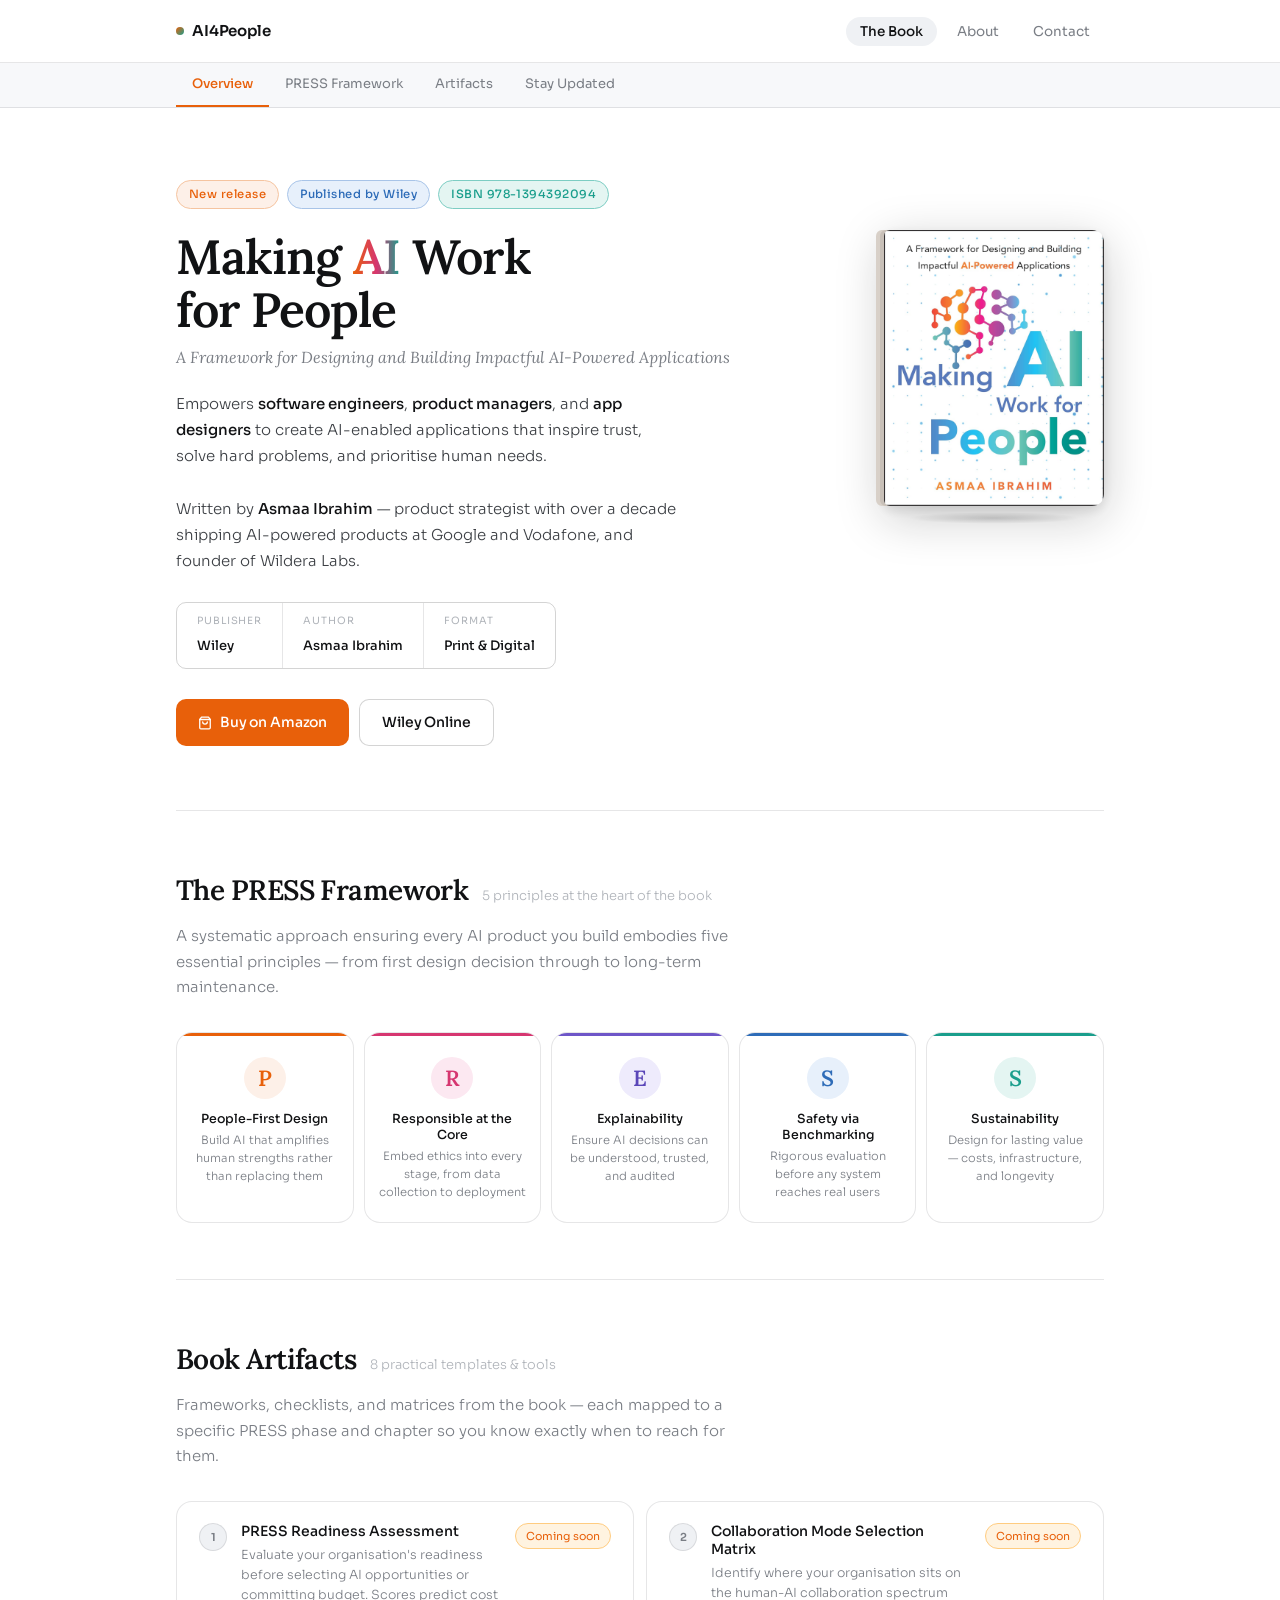
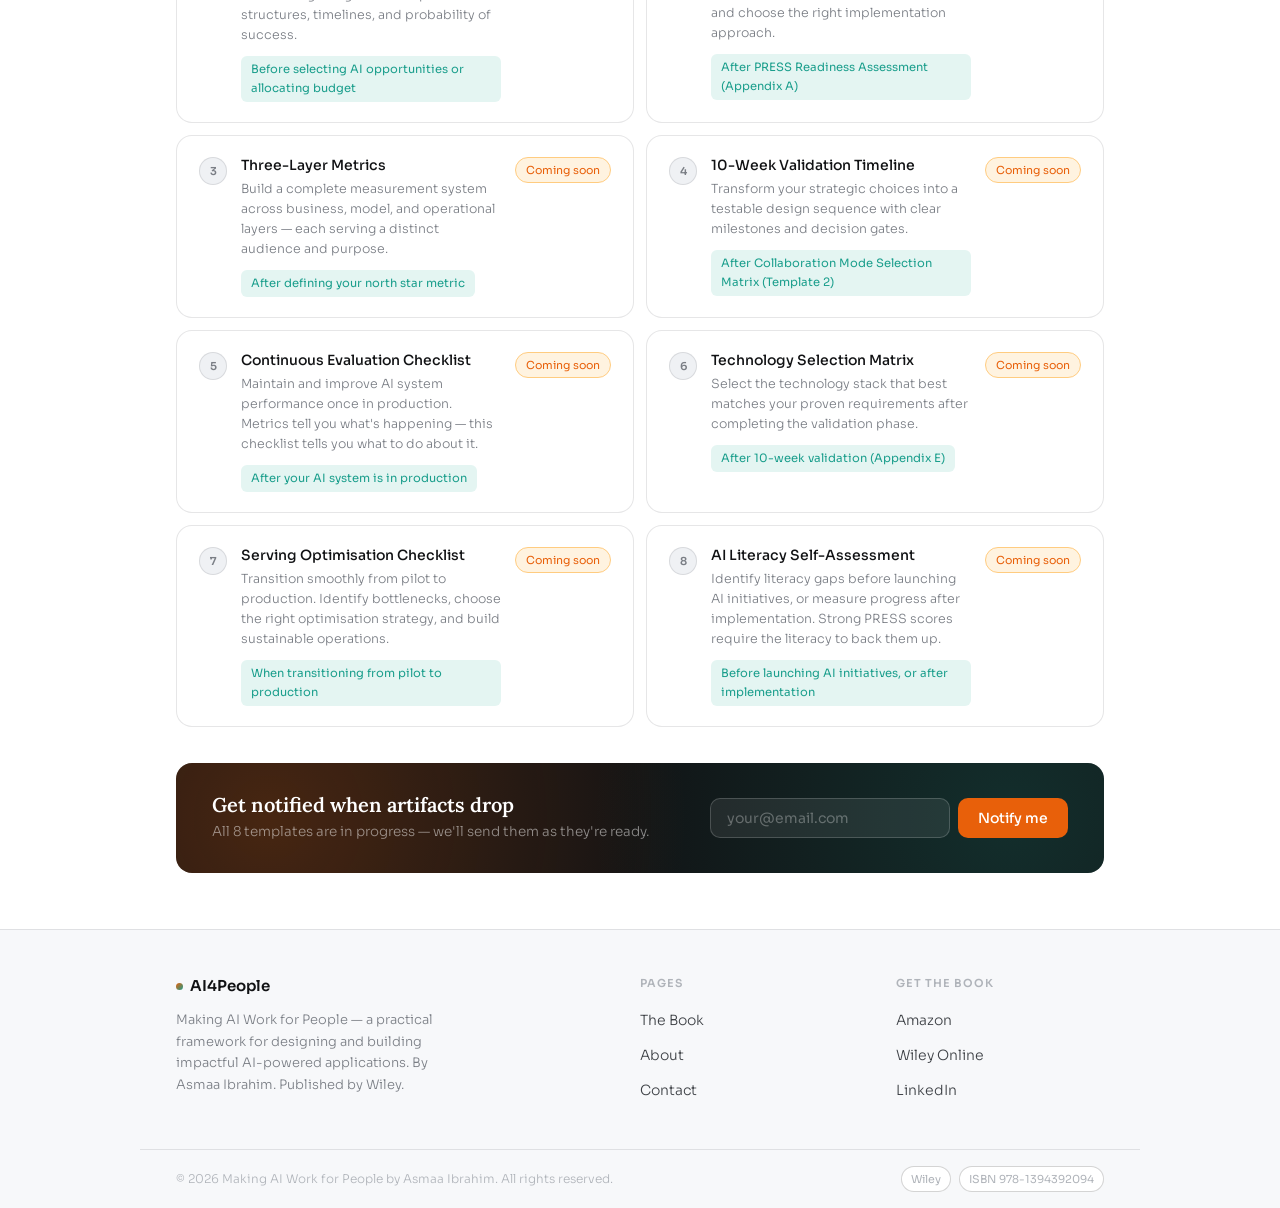
==== artifacts.html @ f43b421f "Reduce book cover size from 260px to 220px width https://claude.ai/code/session_01W38r7WuHCBKvJutzAJ" ====
<!DOCTYPE html>
<html lang="en">
<head>
<meta charset="UTF-8">
<meta name="viewport" content="width=device-width, initial-scale=1.0">
<title>The Book & Artifacts – Making AI Work for People | Asmaa Ibrahim</title>
<link rel="preconnect" href="https://fonts.googleapis.com">
<link rel="preconnect" href="https://fonts.gstatic.com" crossorigin>
<link href="https://fonts.googleapis.com/css2?family=Sora:wght@300;400;500;600&family=Lora:ital,wght@0,400;0,600;1,400&display=swap" rel="stylesheet">
<style>
*, *::before, *::after { box-sizing: border-box; margin: 0; padding: 0; }
:root {
  --orange:       #E8600A;
  --orange-light: #FDF0E8;
  --orange-mid:   #F5C4A0;
  --pink:         #D63670;
  --pink-light:   #FCE8F1;
  --blue:         #2E6CB8;
  --blue-light:   #E7F0FB;
  --blue-mid:     #A8C4E8;
  --teal:         #1A9E8C;
  --teal-light:   #E4F5F2;
  --teal-mid:     #7DCDC3;
  --ink:          #111214;
  --ink-2:        #3D4045;
  --ink-3:        #7A7E85;
  --ink-4:        #B0B4BA;
  --surface:      #FFFFFF;
  --surface-2:    #F7F8FA;
  --surface-3:    #EFF1F4;
  --border:       rgba(17,18,20,0.10);
  --border-md:    rgba(17,18,20,0.18);
  --serif:  'Lora', Georgia, serif;
  --sans:   'Sora', system-ui, sans-serif;
  --radius: 10px;
  --radius-lg: 16px;
  --max: 1000px;
}
html { scroll-behavior: smooth; }
body { font-family: var(--sans); background: var(--surface); color: var(--ink); font-size: 16px; line-height: 1.65; -webkit-font-smoothing: antialiased; }
/* NAV */
nav { position: sticky; top: 0; z-index: 100; background: rgba(255,255,255,0.94); backdrop-filter: blur(14px); border-bottom: 1px solid var(--border); }
.nav-inner { max-width: var(--max); margin: 0 auto; padding: 0 36px; height: 62px; display: flex; align-items: center; justify-content: space-between; }
.nav-logo { font-family: var(--sans); font-size: 15px; font-weight: 600; color: var(--ink); text-decoration: none; letter-spacing: -0.01em; display: flex; align-items: center; gap: 8px; }
.nav-logo-dot { width: 8px; height: 8px; border-radius: 50%; background: linear-gradient(135deg, var(--orange), var(--teal)); }
.nav-links { display: flex; gap: 6px; list-style: none; }
.nav-links a { font-size: 13.5px; font-weight: 400; color: var(--ink-3); text-decoration: none; padding: 6px 14px; border-radius: 20px; transition: color 0.15s, background 0.15s; }
.nav-links a:hover { color: var(--ink); background: var(--surface-2); }
.nav-links a.active { color: var(--ink); background: var(--surface-3); font-weight: 500; }
/* JUMP NAV */
.jump-nav { border-bottom: 1px solid var(--border); background: var(--surface-2); position: sticky; top: 62px; z-index: 90; }
.jump-inner { max-width: var(--max); margin: 0 auto; padding: 0 36px; display: flex; height: 44px; align-items: center; gap: 0; overflow-x: auto; }
.jump-link { font-size: 13px; color: var(--ink-3); text-decoration: none; padding: 0 16px; height: 100%; display: flex; align-items: center; border-bottom: 2px solid transparent; white-space: nowrap; transition: color 0.15s, border-color 0.15s; }
.jump-link:hover { color: var(--ink); }
.jump-link.active { color: var(--orange); border-bottom-color: var(--orange); font-weight: 500; }
/* HERO */
.hero { max-width: var(--max); margin: 0 auto; padding: 72px 36px 64px; display: grid; grid-template-columns: 1fr 220px; gap: 48px; align-items: start; }
.hero-tag-row { display: flex; gap: 8px; margin-bottom: 22px; flex-wrap: wrap; }
.chip { display: inline-flex; align-items: center; gap: 5px; font-size: 11.5px; font-weight: 500; letter-spacing: 0.04em; padding: 4px 12px; border-radius: 20px; border: 1px solid; }
.chip-orange { background: var(--orange-light); color: var(--orange); border-color: var(--orange-mid); }
.chip-teal   { background: var(--teal-light);   color: var(--teal);   border-color: var(--teal-mid); }
.chip-blue   { background: var(--blue-light);   color: var(--blue);   border-color: var(--blue-mid); }
.hero h1 { font-family: var(--serif); font-size: clamp(32px, 4.2vw, 48px); font-weight: 600; line-height: 1.1; letter-spacing: -0.02em; color: var(--ink); margin-bottom: 8px; }
.hero h1 em { font-style: normal; background: linear-gradient(90deg, var(--orange) 0%, var(--pink) 50%, var(--teal) 100%); -webkit-background-clip: text; -webkit-text-fill-color: transparent; background-clip: text; }
.hero-sub { font-family: var(--serif); font-size: 16px; font-style: italic; color: var(--ink-3); margin-bottom: 22px; line-height: 1.5; }
.hero-desc { font-size: 15px; color: var(--ink-2); line-height: 1.75; max-width: 500px; margin-bottom: 28px; font-weight: 300; }
.hero-desc strong { font-weight: 500; color: var(--ink); }
.meta-strip { display: flex; gap: 0; margin-bottom: 30px; border: 1px solid var(--border-md); border-radius: var(--radius); overflow: hidden; width: fit-content; }
.meta-cell { padding: 10px 20px; border-right: 1px solid var(--border); }
.meta-cell:last-child { border-right: none; }
.meta-label { font-size: 10px; text-transform: uppercase; letter-spacing: 0.09em; color: var(--ink-4); display: block; margin-bottom: 2px; }
.meta-value { font-size: 13px; font-weight: 500; color: var(--ink); }
.cta-row { display: flex; gap: 10px; flex-wrap: wrap; }
.btn { display: inline-flex; align-items: center; gap: 8px; padding: 11px 22px; border-radius: var(--radius); font-size: 14px; font-weight: 500; font-family: var(--sans); text-decoration: none; cursor: pointer; border: none; transition: all 0.18s; letter-spacing: -0.01em; }
.btn-primary { background: var(--orange); color: #fff; }
.btn-primary:hover { background: #d05508; transform: translateY(-1px); box-shadow: 0 4px 16px rgba(232,96,10,0.3); }
.btn-secondary { background: var(--surface); color: var(--ink); border: 1px solid var(--border-md); }
.btn-secondary:hover { background: var(--surface-2); transform: translateY(-1px); }
/* BOOK COVER */
.book-wrap { padding-top: 50px; }
.book-3d { width: 100%; border-radius: 6px 12px 12px 6px; overflow: hidden; box-shadow: -4px 0 0 0 #c8c0b8, -8px 0 0 0 #d8d0c8, 0 12px 48px rgba(17,18,20,0.22), 0 4px 12px rgba(17,18,20,0.10); position: relative; }
.book-3d img { width: 100%; height: auto; display: block; }
.book-shadow { width: 80%; height: 12px; background: radial-gradient(ellipse, rgba(17,18,20,0.18) 0%, transparent 70%); margin: 6px auto 0; }
/* DIVIDER */
.divider { border: none; border-top: 1px solid var(--border); max-width: calc(var(--max) - 72px); margin: 0 auto; }
/* SECTION */
.section { max-width: var(--max); margin: 0 auto; padding: 0 36px; }
.section-head { padding-top: 56px; margin-bottom: 10px; display: flex; align-items: baseline; gap: 14px; }
.section-title { font-family: var(--serif); font-size: 28px; font-weight: 600; letter-spacing: -0.02em; color: var(--ink); }
.section-kicker { font-size: 13px; color: var(--ink-4); font-weight: 300; }
.section-intro { font-size: 15px; color: var(--ink-3); line-height: 1.7; max-width: 580px; margin-bottom: 32px; font-weight: 300; }
/* PRESS */
.press-grid { display: grid; grid-template-columns: repeat(5, 1fr); gap: 10px; margin-bottom: 56px; }
.press-card { border: 1px solid var(--border); border-radius: var(--radius-lg); padding: 24px 14px 20px; text-align: center; background: var(--surface); transition: border-color 0.2s, transform 0.2s, box-shadow 0.2s; cursor: default; position: relative; overflow: hidden; }
.press-card::before { content: ''; position: absolute; top: 0; left: 0; right: 0; height: 3px; border-radius: 99px 99px 0 0; }
.press-card.c1::before { background: var(--orange); }
.press-card.c2::before { background: var(--pink); }
.press-card.c3::before { background: #6E56C8; }
.press-card.c4::before { background: var(--blue); }
.press-card.c5::before { background: var(--teal); }
.press-card:hover { border-color: var(--border-md); transform: translateY(-3px); box-shadow: 0 8px 24px rgba(17,18,20,0.08); }
.press-icon { width: 42px; height: 42px; border-radius: 50%; display: flex; align-items: center; justify-content: center; margin: 0 auto 12px; font-family: var(--serif); font-size: 22px; font-weight: 600; }
.press-card.c1 .press-icon { background: var(--orange-light); color: var(--orange); }
.press-card.c2 .press-icon { background: var(--pink-light);   color: var(--pink); }
.press-card.c3 .press-icon { background: #EEEBFC; color: #5A46B8; }
.press-card.c4 .press-icon { background: var(--blue-light);  color: var(--blue); }
.press-card.c5 .press-icon { background: var(--teal-light);  color: var(--teal); }
.press-name { font-size: 12.5px; font-weight: 500; color: var(--ink); margin-bottom: 5px; line-height: 1.3; }
.press-desc { font-size: 11.5px; color: var(--ink-3); line-height: 1.55; font-weight: 300; }
/* ARTIFACTS */
.artifacts-grid { display: grid; grid-template-columns: 1fr 1fr; gap: 12px; margin-bottom: 36px; }
.artifact-card { background: var(--surface); border: 1px solid var(--border); border-radius: var(--radius-lg); padding: 20px 22px; display: flex; gap: 14px; align-items: flex-start; transition: border-color 0.2s, box-shadow 0.2s; }
.artifact-card:hover { border-color: var(--border-md); box-shadow: 0 4px 16px rgba(17,18,20,0.07); }
.artifact-num { width: 28px; height: 28px; border-radius: 50%; background: var(--surface-3); border: 1px solid var(--border); display: flex; align-items: center; justify-content: center; font-size: 11px; font-weight: 600; color: var(--ink-3); flex-shrink: 0; margin-top: 1px; }
.artifact-body { flex: 1; min-width: 0; }
.artifact-title { font-size: 14px; font-weight: 500; color: var(--ink); margin-bottom: 5px; line-height: 1.3; }
.artifact-desc { font-size: 12.5px; color: var(--ink-3); line-height: 1.6; margin-bottom: 10px; font-weight: 300; }
.artifact-when { display: inline-flex; align-items: center; gap: 5px; font-size: 11.5px; color: var(--teal); background: var(--teal-light); padding: 4px 10px; border-radius: 6px; font-weight: 400; }
.artifact-badge { font-size: 11px; padding: 3px 10px; border-radius: 20px; background: #FFF3E0; color: #E8600A; border: 1px solid #FFCC80; flex-shrink: 0; white-space: nowrap; height: fit-content; margin-top: 1px; }
/* NOTIFY BAR */
.notify-bar { border-radius: var(--radius-lg); padding: 30px 36px; margin-bottom: 56px; display: flex; align-items: center; gap: 24px; flex-wrap: wrap; position: relative; overflow: hidden; background: var(--ink); }
.notify-bar::before { content: ''; position: absolute; inset: 0; background: radial-gradient(circle at 10% 50%, rgba(232,96,10,0.25) 0%, transparent 50%), radial-gradient(circle at 90% 50%, rgba(26,158,140,0.2) 0%, transparent 50%); pointer-events: none; }
.notify-text { flex: 1; min-width: 200px; position: relative; }
.notify-title { font-family: var(--serif); font-size: 20px; font-weight: 600; color: #fff; margin-bottom: 4px; line-height: 1.2; }
.notify-sub { font-size: 13.5px; color: rgba(255,255,255,0.5); font-weight: 300; }
.notify-form { display: flex; gap: 8px; flex-wrap: wrap; position: relative; }
.notify-input { padding: 10px 16px; border-radius: var(--radius); border: 1px solid rgba(255,255,255,0.18); background: rgba(255,255,255,0.08); color: #fff; font-size: 14px; font-family: var(--sans); outline: none; width: 240px; transition: border-color 0.2s, background 0.2s; }
.notify-input::placeholder { color: rgba(255,255,255,0.3); }
.notify-input:focus { border-color: rgba(232,96,10,0.6); background: rgba(255,255,255,0.12); }
.btn-notify { padding: 10px 20px; background: var(--orange); color: #fff; border: none; border-radius: var(--radius); font-size: 14px; font-weight: 500; font-family: var(--sans); cursor: pointer; transition: background 0.18s, transform 0.15s; white-space: nowrap; }
.btn-notify:hover { background: #d05508; transform: translateY(-1px); }
/* FOOTER */
footer { border-top: 1px solid var(--border); background: var(--surface-2); }
.footer-inner { max-width: var(--max); margin: 0 auto; padding: 44px 36px 36px; display: grid; grid-template-columns: 2fr 1fr 1fr; gap: 48px; }
.footer-logo { font-size: 15px; font-weight: 600; color: var(--ink); margin-bottom: 10px; display: flex; align-items: center; gap: 7px; }
.footer-logo-dot { width: 7px; height: 7px; border-radius: 50%; background: linear-gradient(135deg, var(--orange), var(--teal)); }
.footer-tagline { font-size: 13px; color: var(--ink-3); line-height: 1.65; max-width: 280px; font-weight: 300; }
.footer-col-title { font-size: 11px; font-weight: 600; text-transform: uppercase; letter-spacing: 0.09em; color: var(--ink-4); margin-bottom: 14px; }
.footer-links { list-style: none; }
.footer-links li { margin-bottom: 9px; }
.footer-links a { font-size: 14px; color: var(--ink-2); text-decoration: none; font-weight: 300; transition: color 0.15s; }
.footer-links a:hover { color: var(--orange); }
.footer-bottom { max-width: var(--max); margin: 0 auto; padding: 16px 36px; border-top: 1px solid var(--border); display: flex; align-items: center; justify-content: space-between; flex-wrap: wrap; gap: 8px; }
.footer-copy { font-size: 12px; color: var(--ink-4); font-weight: 300; }
.footer-badges { display: flex; gap: 8px; }
.footer-badge { font-size: 11px; padding: 3px 9px; border-radius: 20px; border: 1px solid var(--border-md); color: var(--ink-4); background: var(--surface); }
/* ANIMATIONS */
@keyframes fadeUp { from { opacity: 0; transform: translateY(18px); } to { opacity: 1; transform: translateY(0); } }
.hero-text  { animation: fadeUp 0.5s ease both; }
.book-wrap  { animation: fadeUp 0.5s ease 0.1s both; }
.press-card { animation: fadeUp 0.4s ease both; }
.press-card:nth-child(1) { animation-delay: 0.05s; }
.press-card:nth-child(2) { animation-delay: 0.10s; }
.press-card:nth-child(3) { animation-delay: 0.15s; }
.press-card:nth-child(4) { animation-delay: 0.20s; }
.press-card:nth-child(5) { animation-delay: 0.25s; }
/* RESPONSIVE */
@media (max-width: 760px) {
  .hero { grid-template-columns: 1fr; padding: 44px 20px 36px; gap: 32px; }
  .book-wrap { order: -1; max-width: 160px; }
  .section { padding: 0 20px; }
  .divider { max-width: calc(100% - 40px); }
  .press-grid { grid-template-columns: repeat(3, 1fr); }
  .artifacts-grid { grid-template-columns: 1fr; }
  .footer-inner { grid-template-columns: 1fr; padding: 32px 20px; gap: 28px; }
  .footer-bottom { padding: 14px 20px; }
  .nav-inner { padding: 0 20px; }
  .jump-inner { padding: 0 20px; }
  .notify-bar { padding: 24px 20px; }
  .meta-strip { flex-wrap: wrap; }
}
</style>
</head>
<body>
<!-- NAV -->
<nav>
  <div class="nav-inner">
    <a href="artifacts.html" class="nav-logo">
      <span class="nav-logo-dot"></span>
      AI4People
    </a>
    <ul class="nav-links">
      <li><a href="artifacts.html" class="active">The Book</a></li>
      <li><a href="author.html">About</a></li>
      <li><a href="contact.html">Contact</a></li>
    </ul>
  </div>
</nav>
<!-- JUMP NAV -->
<div class="jump-nav">
  <div class="jump-inner">
    <a href="#overview" class="jump-link active">Overview</a>
    <a href="#press"    class="jump-link">PRESS Framework</a>
    <a href="#artifacts" class="jump-link">Artifacts</a>
    <a href="#notify"   class="jump-link">Stay Updated</a>
  </div>
</div>
<!-- HERO -->
<div id="overview" class="hero">
  <div class="hero-text">
    <div class="hero-tag-row">
      <span class="chip chip-orange">New release</span>
      <span class="chip chip-blue">Published by Wiley</span>
      <span class="chip chip-teal">ISBN 978-1394392094</span>
    </div>
    <h1>Making <em>AI</em> Work<br>for People</h1>
    <p class="hero-sub">A Framework for Designing and Building Impactful AI-Powered Applications</p>
    <p class="hero-desc">
      Empowers <strong>software engineers</strong>, <strong>product managers</strong>, and <strong>app designers</strong> to create AI-enabled applications that inspire trust, solve hard problems, and prioritise human needs.<br><br>
      Written by <strong>Asmaa Ibrahim</strong> — product strategist with over a decade shipping AI-powered products at Google and Vodafone, and founder of Wildera Labs.
    </p>
    <div class="meta-strip">
      <div class="meta-cell">
        <span class="meta-label">Publisher</span>
        <span class="meta-value">Wiley</span>
      </div>
      <div class="meta-cell">
        <span class="meta-label">Author</span>
        <span class="meta-value">Asmaa Ibrahim</span>
      </div>
      <div class="meta-cell">
        <span class="meta-label">Format</span>
        <span class="meta-value">Print & Digital</span>
      </div>
    </div>
    <div class="cta-row">
      <a href="https://www.amazon.com/Making-Work-People-AI-Powered-Applications/dp/1394392095" class="btn btn-primary" target="_blank" rel="noopener">
        <svg width="14" height="14" viewBox="0 0 24 24" fill="none" stroke="currentColor" stroke-width="2.2" stroke-linecap="round" stroke-linejoin="round"><path d="M6 2L3 6v14a2 2 0 002 2h14a2 2 0 002-2V6l-3-4z"/><line x1="3" y1="6" x2="21" y2="6"/><path d="M16 10a4 4 0 01-8 0"/></svg>
        Buy on Amazon
      </a>
      <a href="https://onlinelibrary.wiley.com/doi/book/10.1002/9781394406463" class="btn btn-secondary" target="_blank" rel="noopener">
        Wiley Online
      </a>
    </div>
  </div>
  <div class="book-wrap">
    <div class="book-3d">
      <img src="images/71weE8AUKQL._SL1500_.jpg" alt="Making AI Work for People — book cover by Asmaa Ibrahim">
    </div>
    <div class="book-shadow"></div>
  </div>
</div>
<hr class="divider">
<!-- PRESS -->
<div id="press" class="section">
  <div class="section-head">
    <h2 class="section-title">The PRESS Framework</h2>
    <span class="section-kicker">5 principles at the heart of the book</span>
  </div>
  <p class="section-intro">A systematic approach ensuring every AI product you build embodies five essential principles — from first design decision through to long-term maintenance.</p>
  <div class="press-grid">
    <div class="press-card c1">
      <div class="press-icon">P</div>
      <div class="press-name">People-First Design</div>
      <div class="press-desc">Build AI that amplifies human strengths rather than replacing them</div>
    </div>
    <div class="press-card c2">
      <div class="press-icon">R</div>
      <div class="press-name">Responsible at the Core</div>
      <div class="press-desc">Embed ethics into every stage, from data collection to deployment</div>
    </div>
    <div class="press-card c3">
      <div class="press-icon">E</div>
      <div class="press-name">Explainability</div>
      <div class="press-desc">Ensure AI decisions can be understood, trusted, and audited</div>
    </div>
    <div class="press-card c4">
      <div class="press-icon">S</div>
      <div class="press-name">Safety via Benchmarking</div>
      <div class="press-desc">Rigorous evaluation before any system reaches real users</div>
    </div>
    <div class="press-card c5">
      <div class="press-icon">S</div>
      <div class="press-name">Sustainability</div>
      <div class="press-desc">Design for lasting value — costs, infrastructure, and longevity</div>
    </div>
  </div>
</div>
<hr class="divider">
<!-- ARTIFACTS -->
<div id="artifacts" class="section">
  <div class="section-head">
    <h2 class="section-title">Book Artifacts</h2>
    <span class="section-kicker">8 practical templates & tools</span>
  </div>
  <p class="section-intro">Frameworks, checklists, and matrices from the book — each mapped to a specific PRESS phase and chapter so you know exactly when to reach for them.</p>
  <div class="artifacts-grid">
    <div class="artifact-card">
      <div class="artifact-num">1</div>
      <div class="artifact-body">
        <div class="artifact-title">PRESS Readiness Assessment</div>
        <div class="artifact-desc">Evaluate your organisation's readiness before selecting AI opportunities or committing budget. Scores predict cost structures, timelines, and probability of success.</div>
        <span class="artifact-when">Before selecting AI opportunities or allocating budget</span>
      </div>
      <span class="artifact-badge">Coming soon</span>
    </div>
    <div class="artifact-card">
      <div class="artifact-num">2</div>
      <div class="artifact-body">
        <div class="artifact-title">Collaboration Mode Selection Matrix</div>
        <div class="artifact-desc">Identify where your organisation sits on the human-AI collaboration spectrum and choose the right implementation approach.</div>
        <span class="artifact-when">After PRESS Readiness Assessment (Appendix A)</span>
      </div>
      <span class="artifact-badge">Coming soon</span>
    </div>
    <div class="artifact-card">
      <div class="artifact-num">3</div>
      <div class="artifact-body">
        <div class="artifact-title">Three-Layer Metrics</div>
        <div class="artifact-desc">Build a complete measurement system across business, model, and operational layers — each serving a distinct audience and purpose.</div>
        <span class="artifact-when">After defining your north star metric</span>
      </div>
      <span class="artifact-badge">Coming soon</span>
    </div>
    <div class="artifact-card">
      <div class="artifact-num">4</div>
      <div class="artifact-body">
        <div class="artifact-title">10-Week Validation Timeline</div>
        <div class="artifact-desc">Transform your strategic choices into a testable design sequence with clear milestones and decision gates.</div>
        <span class="artifact-when">After Collaboration Mode Selection Matrix (Template 2)</span>
      </div>
      <span class="artifact-badge">Coming soon</span>
    </div>
    <div class="artifact-card">
      <div class="artifact-num">5</div>
      <div class="artifact-body">
        <div class="artifact-title">Continuous Evaluation Checklist</div>
        <div class="artifact-desc">Maintain and improve AI system performance once in production. Metrics tell you what's happening — this checklist tells you what to do about it.</div>
        <span class="artifact-when">After your AI system is in production</span>
      </div>
      <span class="artifact-badge">Coming soon</span>
    </div>
    <div class="artifact-card">
      <div class="artifact-num">6</div>
      <div class="artifact-body">
        <div class="artifact-title">Technology Selection Matrix</div>
        <div class="artifact-desc">Select the technology stack that best matches your proven requirements after completing the validation phase.</div>
        <span class="artifact-when">After 10-week validation (Appendix E)</span>
      </div>
      <span class="artifact-badge">Coming soon</span>
    </div>
    <div class="artifact-card">
      <div class="artifact-num">7</div>
      <div class="artifact-body">
        <div class="artifact-title">Serving Optimisation Checklist</div>
        <div class="artifact-desc">Transition smoothly from pilot to production. Identify bottlenecks, choose the right optimisation strategy, and build sustainable operations.</div>
        <span class="artifact-when">When transitioning from pilot to production</span>
      </div>
      <span class="artifact-badge">Coming soon</span>
    </div>
    <div class="artifact-card">
      <div class="artifact-num">8</div>
      <div class="artifact-body">
        <div class="artifact-title">AI Literacy Self-Assessment</div>
        <div class="artifact-desc">Identify literacy gaps before launching AI initiatives, or measure progress after implementation. Strong PRESS scores require the literacy to back them up.</div>
        <span class="artifact-when">Before launching AI initiatives, or after implementation</span>
      </div>
      <span class="artifact-badge">Coming soon</span>
    </div>
  </div>
  <!-- Notify -->
  <div class="notify-bar" id="notify">
    <div class="notify-text">
      <div class="notify-title">Get notified when artifacts drop</div>
      <div class="notify-sub">All 8 templates are in progress — we'll send them as they're ready.</div>
    </div>
    <div class="notify-form">
      <input class="notify-input" type="email" placeholder="your@email.com" id="emailInput">
      <button class="btn-notify" onclick="handleNotify()">Notify me</button>
    </div>
  </div>
</div>
<!-- FOOTER -->
<footer>
  <div class="footer-inner">
    <div>
      <div class="footer-logo"><span class="footer-logo-dot"></span>AI4People</div>
      <p class="footer-tagline">Making AI Work for People — a practical framework for designing and building impactful AI-powered applications. By Asmaa Ibrahim. Published by Wiley.</p>
    </div>
    <div>
      <div class="footer-col-title">Pages</div>
      <ul class="footer-links">
        <li><a href="artifacts.html">The Book</a></li>
        <li><a href="author.html">About</a></li>
        <li><a href="contact.html">Contact</a></li>
      </ul>
    </div>
    <div>
      <div class="footer-col-title">Get the book</div>
      <ul class="footer-links">
        <li><a href="https://www.amazon.com/Making-Work-People-AI-Powered-Applications/dp/1394392095" target="_blank" rel="noopener">Amazon</a></li>
        <li><a href="https://onlinelibrary.wiley.com/doi/book/10.1002/9781394406463" target="_blank" rel="noopener">Wiley Online</a></li>
        <li><a href="https://www.linkedin.com/in/asmaa-ibrahim/" target="_blank" rel="noopener">LinkedIn</a></li>
      </ul>
    </div>
  </div>
  <div class="footer-bottom">
    <span class="footer-copy">&copy; 2026 Making AI Work for People by Asmaa Ibrahim. All rights reserved.</span>
    <div class="footer-badges">
      <span class="footer-badge">Wiley</span>
      <span class="footer-badge">ISBN 978-1394392094</span>
    </div>
  </div>
</footer>
<script>
  const jumpLinks = document.querySelectorAll('.jump-link');
  const ids = ['overview','press','artifacts','notify'];
  window.addEventListener('scroll', () => {
    let cur = 'overview';
    ids.forEach(id => {
      const el = document.getElementById(id);
      if (el && window.scrollY >= el.offsetTop - 130) cur = id;
    });
    jumpLinks.forEach(l => {
      const href = l.getAttribute('href').replace('#','');
      l.classList.toggle('active', href === cur || (href === 'notify' && cur === 'notify'));
    });
  });
  function handleNotify() {
    const input = document.getElementById('emailInput');
    const val = input.value.trim();
    if (!val || !val.includes('@')) {
      input.style.borderColor = 'rgba(232,96,10,0.7)';
      input.focus();
      return;
    }
    const btn = document.querySelector('.btn-notify');
    btn.textContent = "You're on the list!";
    btn.style.background = 'var(--teal)';
    btn.disabled = true;
    input.disabled = true;
    input.style.opacity = '0.5';
  }
</script>
</body>
</html>
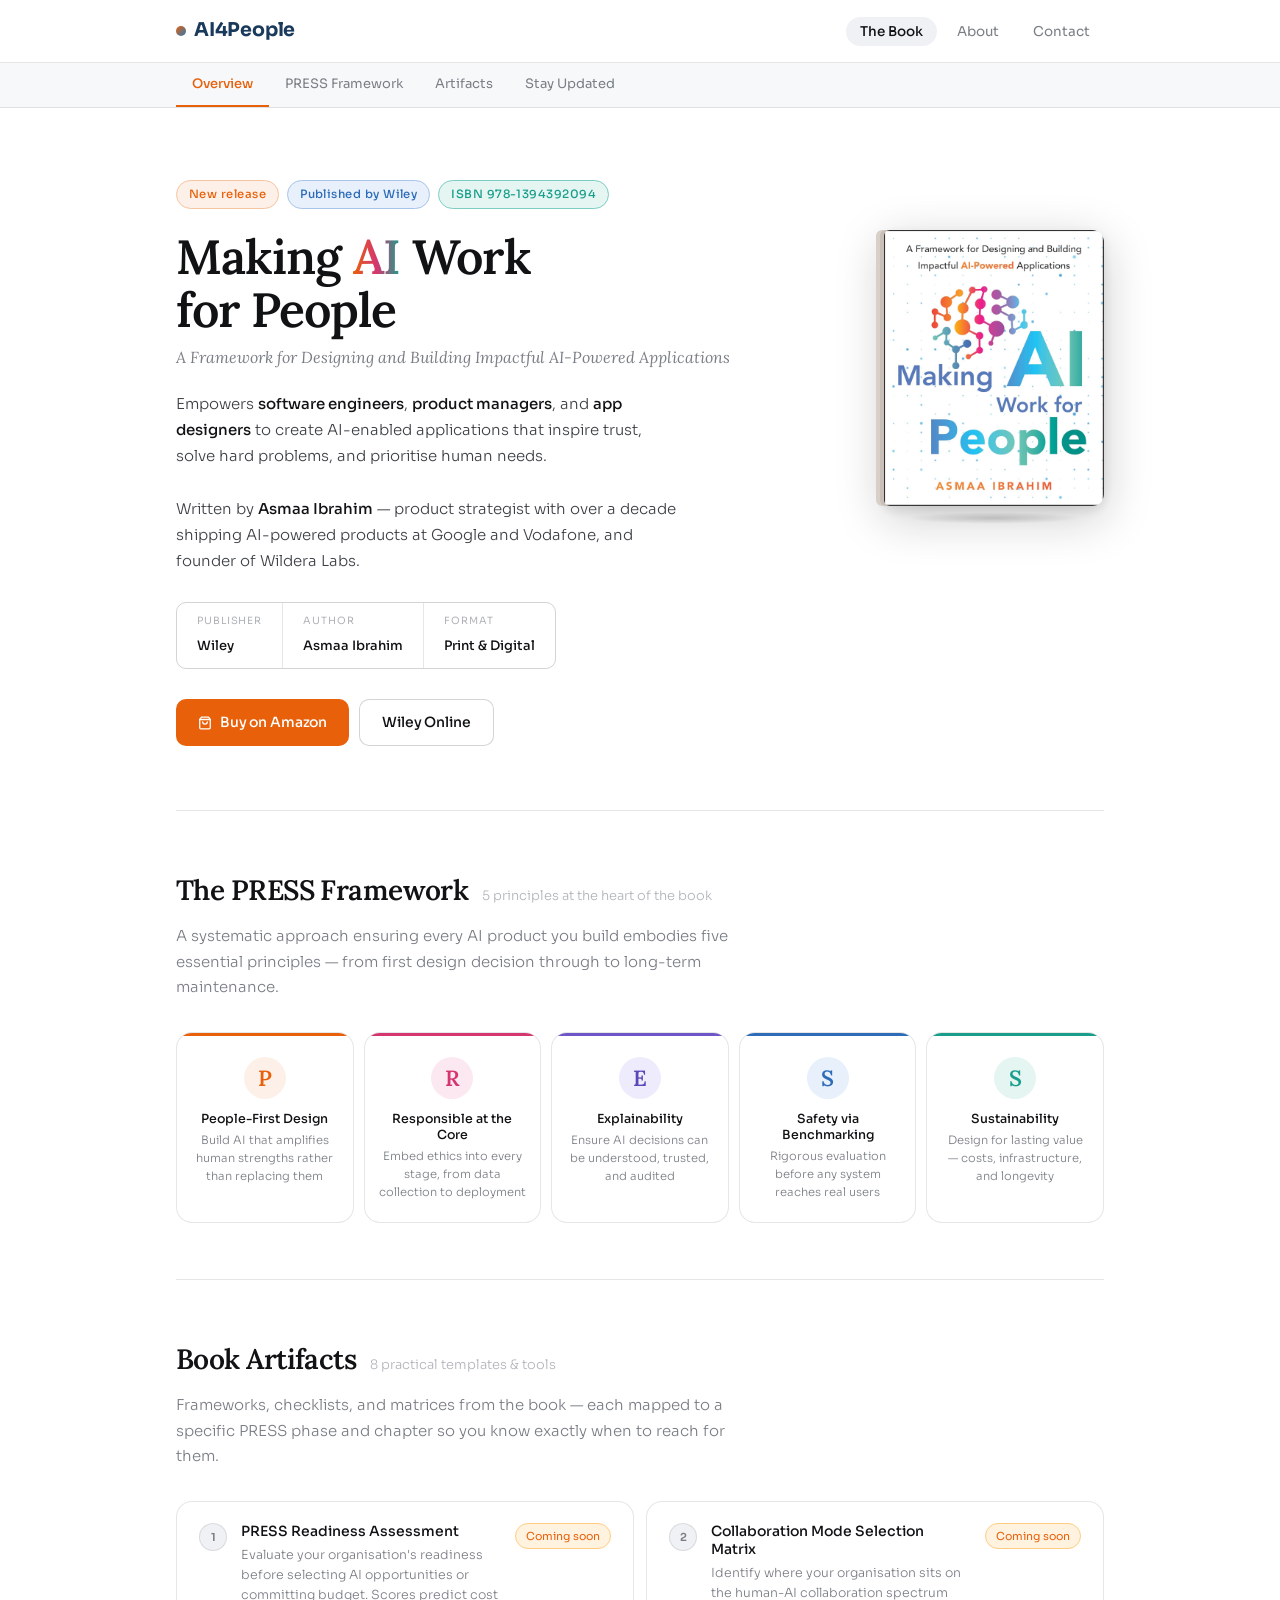
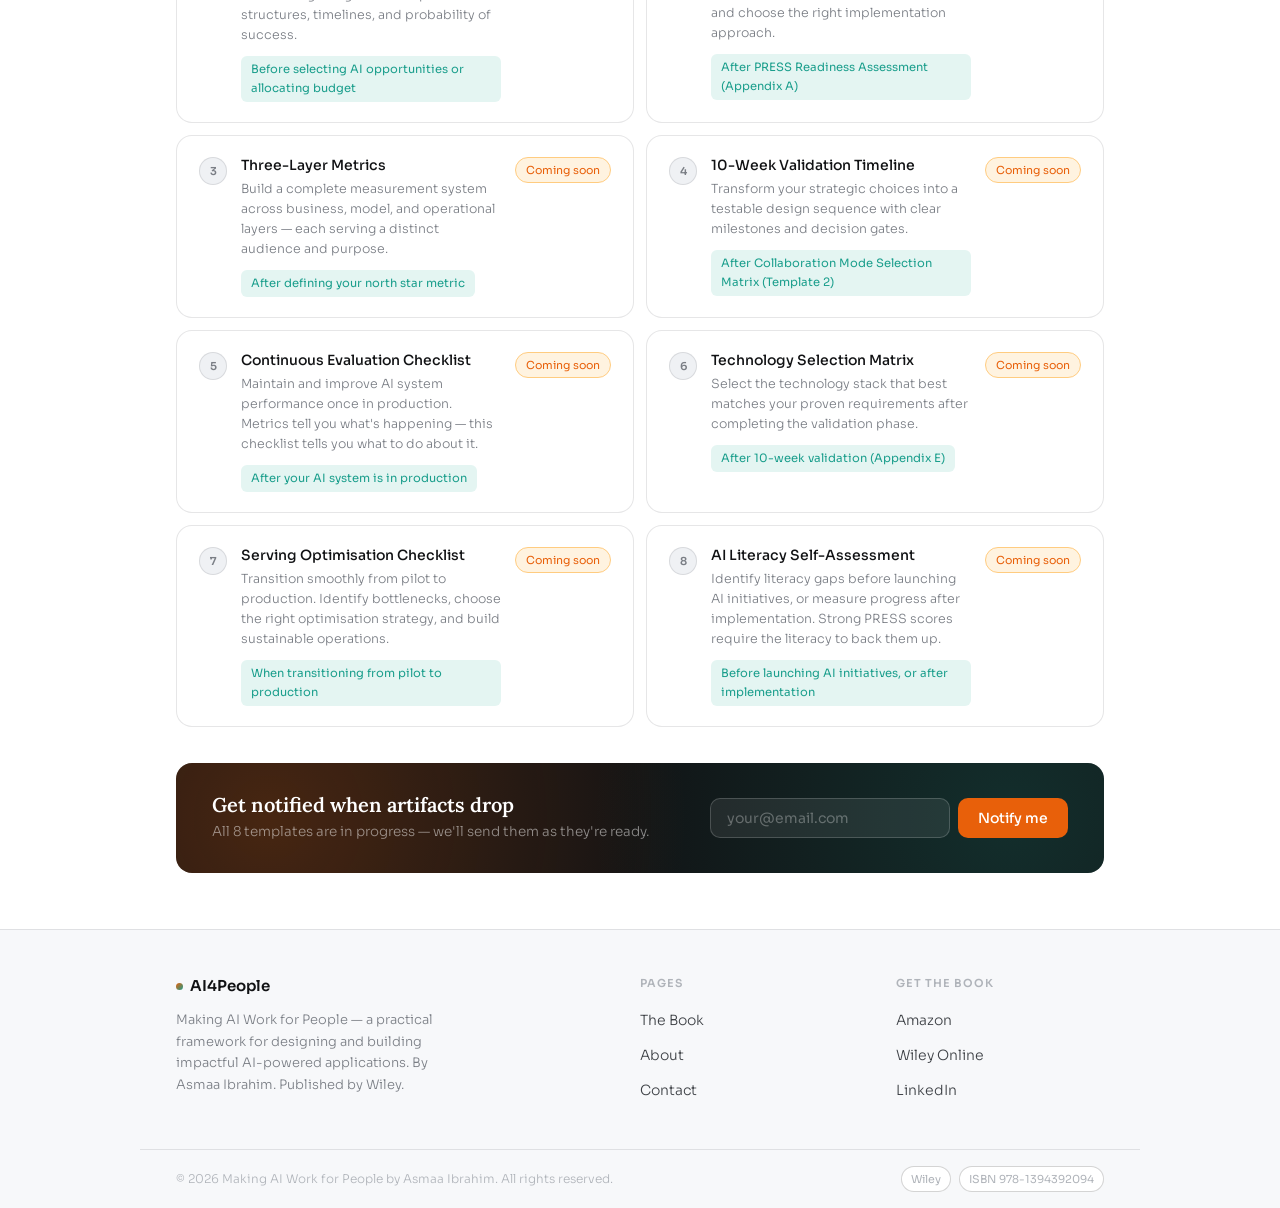
==== commit 29cffc17: "Enlarge AI4People logo and add blue color across all pages https://claude.ai/code/session_01W38r7WuH" ====
--- a/artifacts.html
+++ b/artifacts.html
@@ -41,8 +41,8 @@
 /* NAV */
 nav { position: sticky; top: 0; z-index: 100; background: rgba(255,255,255,0.94); backdrop-filter: blur(14px); border-bottom: 1px solid var(--border); }
 .nav-inner { max-width: var(--max); margin: 0 auto; padding: 0 36px; height: 62px; display: flex; align-items: center; justify-content: space-between; }
-.nav-logo { font-family: var(--sans); font-size: 15px; font-weight: 600; color: var(--ink); text-decoration: none; letter-spacing: -0.01em; display: flex; align-items: center; gap: 8px; }
-.nav-logo-dot { width: 8px; height: 8px; border-radius: 50%; background: linear-gradient(135deg, var(--orange), var(--teal)); }
+.nav-logo { font-family: var(--sans); font-size: 19px; font-weight: 700; color: #1a3a5c; text-decoration: none; letter-spacing: -0.01em; display: flex; align-items: center; gap: 8px; }
+.nav-logo-dot { width: 10px; height: 10px; border-radius: 50%; background: linear-gradient(135deg, var(--orange), #2a7ab5); }
 .nav-links { display: flex; gap: 6px; list-style: none; }
 .nav-links a { font-size: 13.5px; font-weight: 400; color: var(--ink-3); text-decoration: none; padding: 6px 14px; border-radius: 20px; transition: color 0.15s, background 0.15s; }
 .nav-links a:hover { color: var(--ink); background: var(--surface-2); }
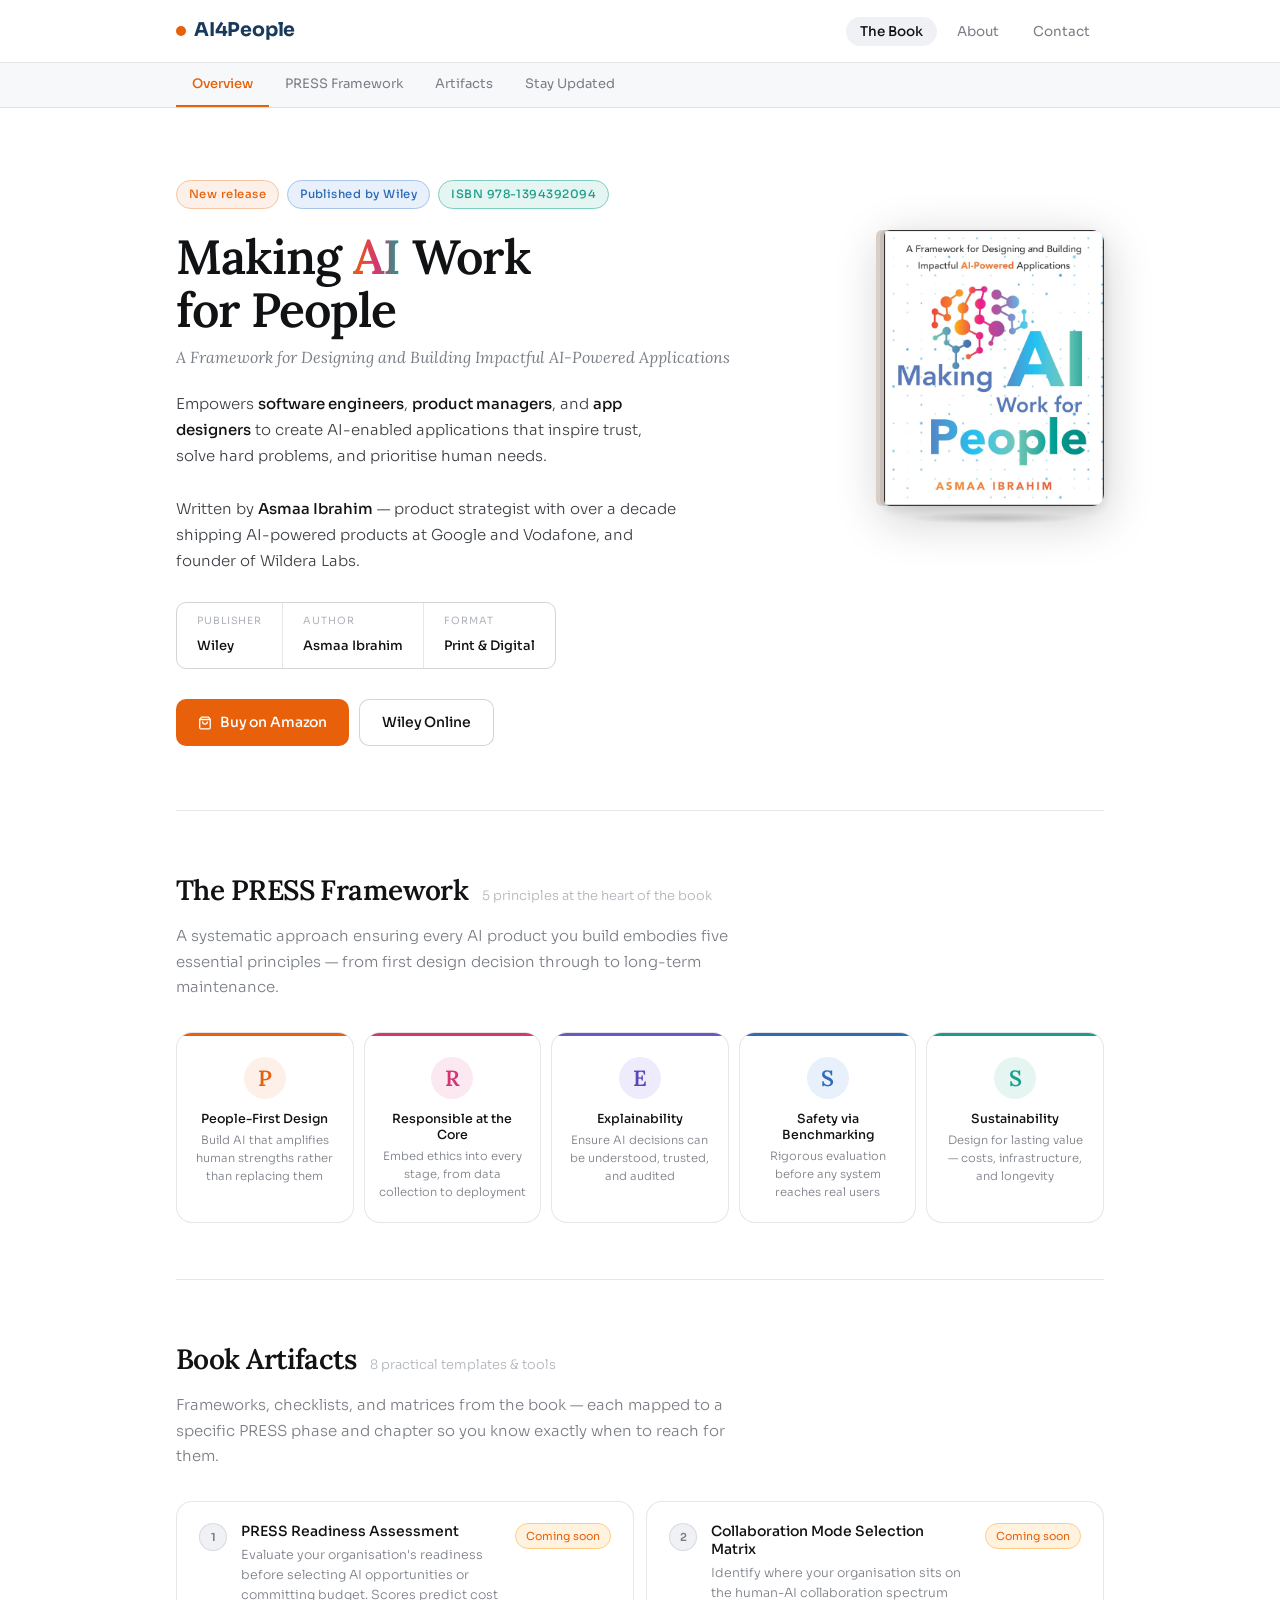
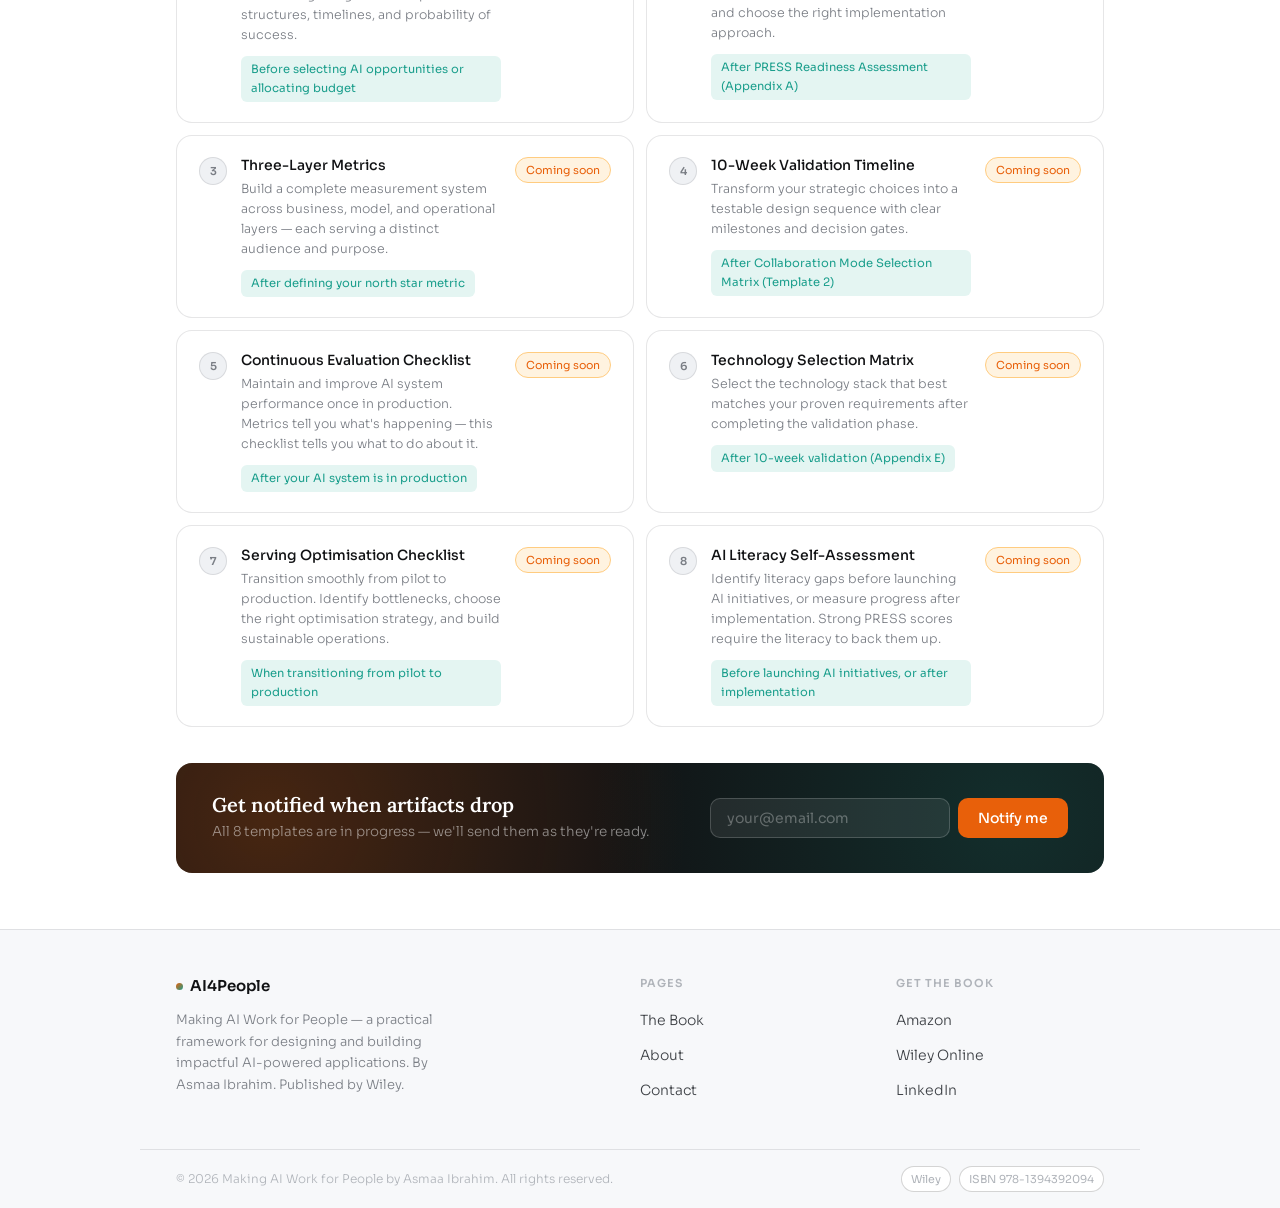
==== commit 0e783975: "Make logo dot solid orange and text blue across all pages https://claude.ai/code/session_01W38r7WuHC" ====
--- a/artifacts.html
+++ b/artifacts.html
@@ -42,7 +42,7 @@
 nav { position: sticky; top: 0; z-index: 100; background: rgba(255,255,255,0.94); backdrop-filter: blur(14px); border-bottom: 1px solid var(--border); }
 .nav-inner { max-width: var(--max); margin: 0 auto; padding: 0 36px; height: 62px; display: flex; align-items: center; justify-content: space-between; }
 .nav-logo { font-family: var(--sans); font-size: 19px; font-weight: 700; color: #1a3a5c; text-decoration: none; letter-spacing: -0.01em; display: flex; align-items: center; gap: 8px; }
-.nav-logo-dot { width: 10px; height: 10px; border-radius: 50%; background: linear-gradient(135deg, var(--orange), #2a7ab5); }
+.nav-logo-dot { width: 10px; height: 10px; border-radius: 50%; background: var(--orange); }
 .nav-links { display: flex; gap: 6px; list-style: none; }
 .nav-links a { font-size: 13.5px; font-weight: 400; color: var(--ink-3); text-decoration: none; padding: 6px 14px; border-radius: 20px; transition: color 0.15s, background 0.15s; }
 .nav-links a:hover { color: var(--ink); background: var(--surface-2); }
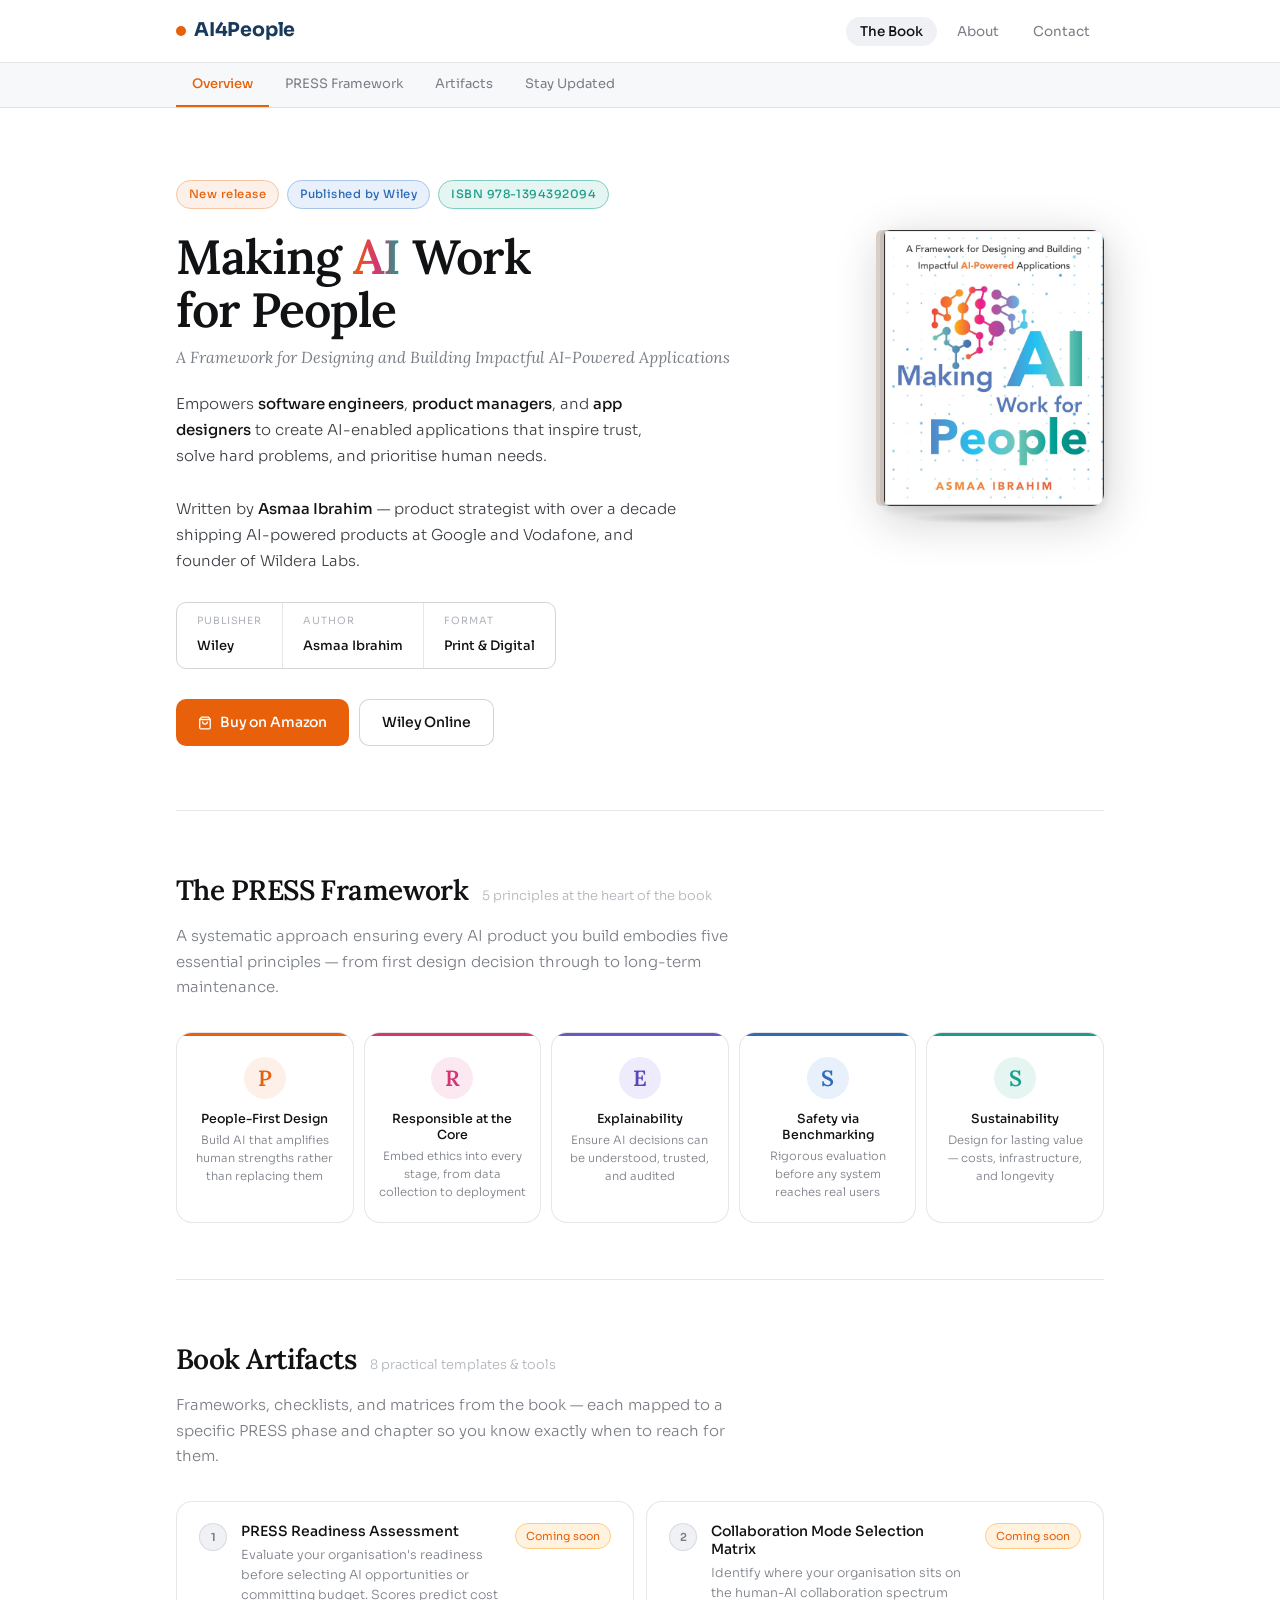
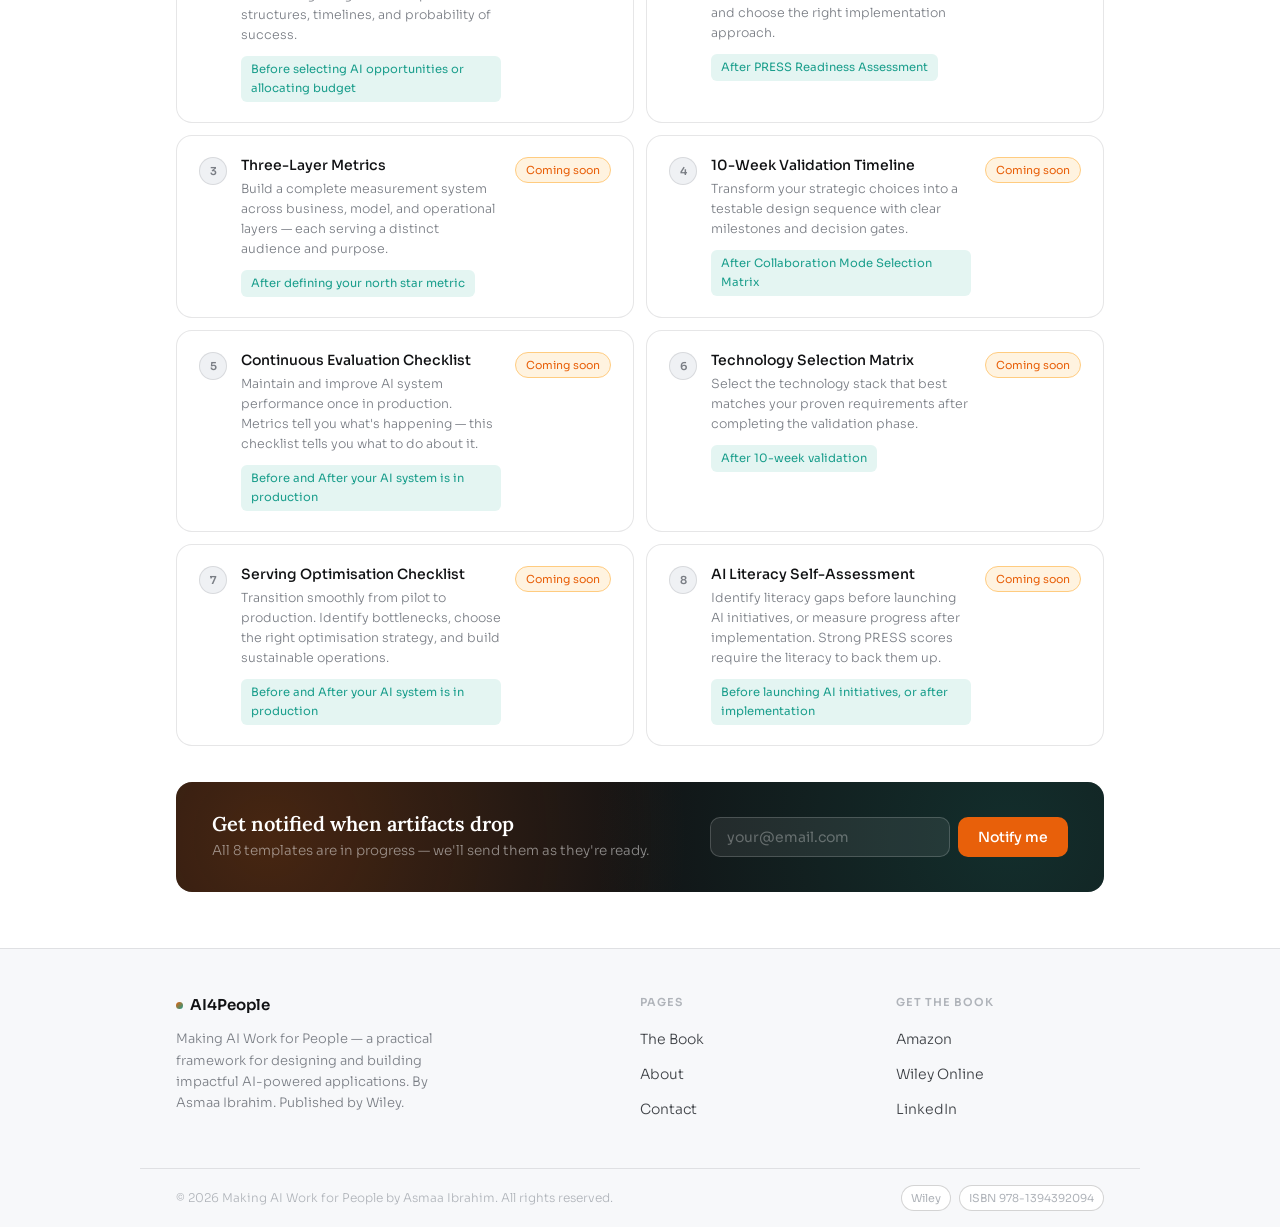
==== commit 518c18d3: "Update artifact card labels: remove appendix/template refs and update timing text https://claude.ai/" ====
--- a/artifacts.html
+++ b/artifacts.html
@@ -299,7 +299,7 @@
       <div class="artifact-body">
         <div class="artifact-title">Collaboration Mode Selection Matrix</div>
         <div class="artifact-desc">Identify where your organisation sits on the human-AI collaboration spectrum and choose the right implementation approach.</div>
-        <span class="artifact-when">After PRESS Readiness Assessment (Appendix A)</span>
+        <span class="artifact-when">After PRESS Readiness Assessment</span>
       </div>
       <span class="artifact-badge">Coming soon</span>
     </div>
@@ -317,7 +317,7 @@
       <div class="artifact-body">
         <div class="artifact-title">10-Week Validation Timeline</div>
         <div class="artifact-desc">Transform your strategic choices into a testable design sequence with clear milestones and decision gates.</div>
-        <span class="artifact-when">After Collaboration Mode Selection Matrix (Template 2)</span>
+        <span class="artifact-when">After Collaboration Mode Selection Matrix</span>
       </div>
       <span class="artifact-badge">Coming soon</span>
     </div>
@@ -326,7 +326,7 @@
       <div class="artifact-body">
         <div class="artifact-title">Continuous Evaluation Checklist</div>
         <div class="artifact-desc">Maintain and improve AI system performance once in production. Metrics tell you what's happening — this checklist tells you what to do about it.</div>
-        <span class="artifact-when">After your AI system is in production</span>
+        <span class="artifact-when">Before and After your AI system is in production</span>
       </div>
       <span class="artifact-badge">Coming soon</span>
     </div>
@@ -335,7 +335,7 @@
       <div class="artifact-body">
         <div class="artifact-title">Technology Selection Matrix</div>
         <div class="artifact-desc">Select the technology stack that best matches your proven requirements after completing the validation phase.</div>
-        <span class="artifact-when">After 10-week validation (Appendix E)</span>
+        <span class="artifact-when">After 10-week validation</span>
       </div>
       <span class="artifact-badge">Coming soon</span>
     </div>
@@ -344,7 +344,7 @@
       <div class="artifact-body">
         <div class="artifact-title">Serving Optimisation Checklist</div>
         <div class="artifact-desc">Transition smoothly from pilot to production. Identify bottlenecks, choose the right optimisation strategy, and build sustainable operations.</div>
-        <span class="artifact-when">When transitioning from pilot to production</span>
+        <span class="artifact-when">Before and After your AI system is in production</span>
       </div>
       <span class="artifact-badge">Coming soon</span>
     </div>
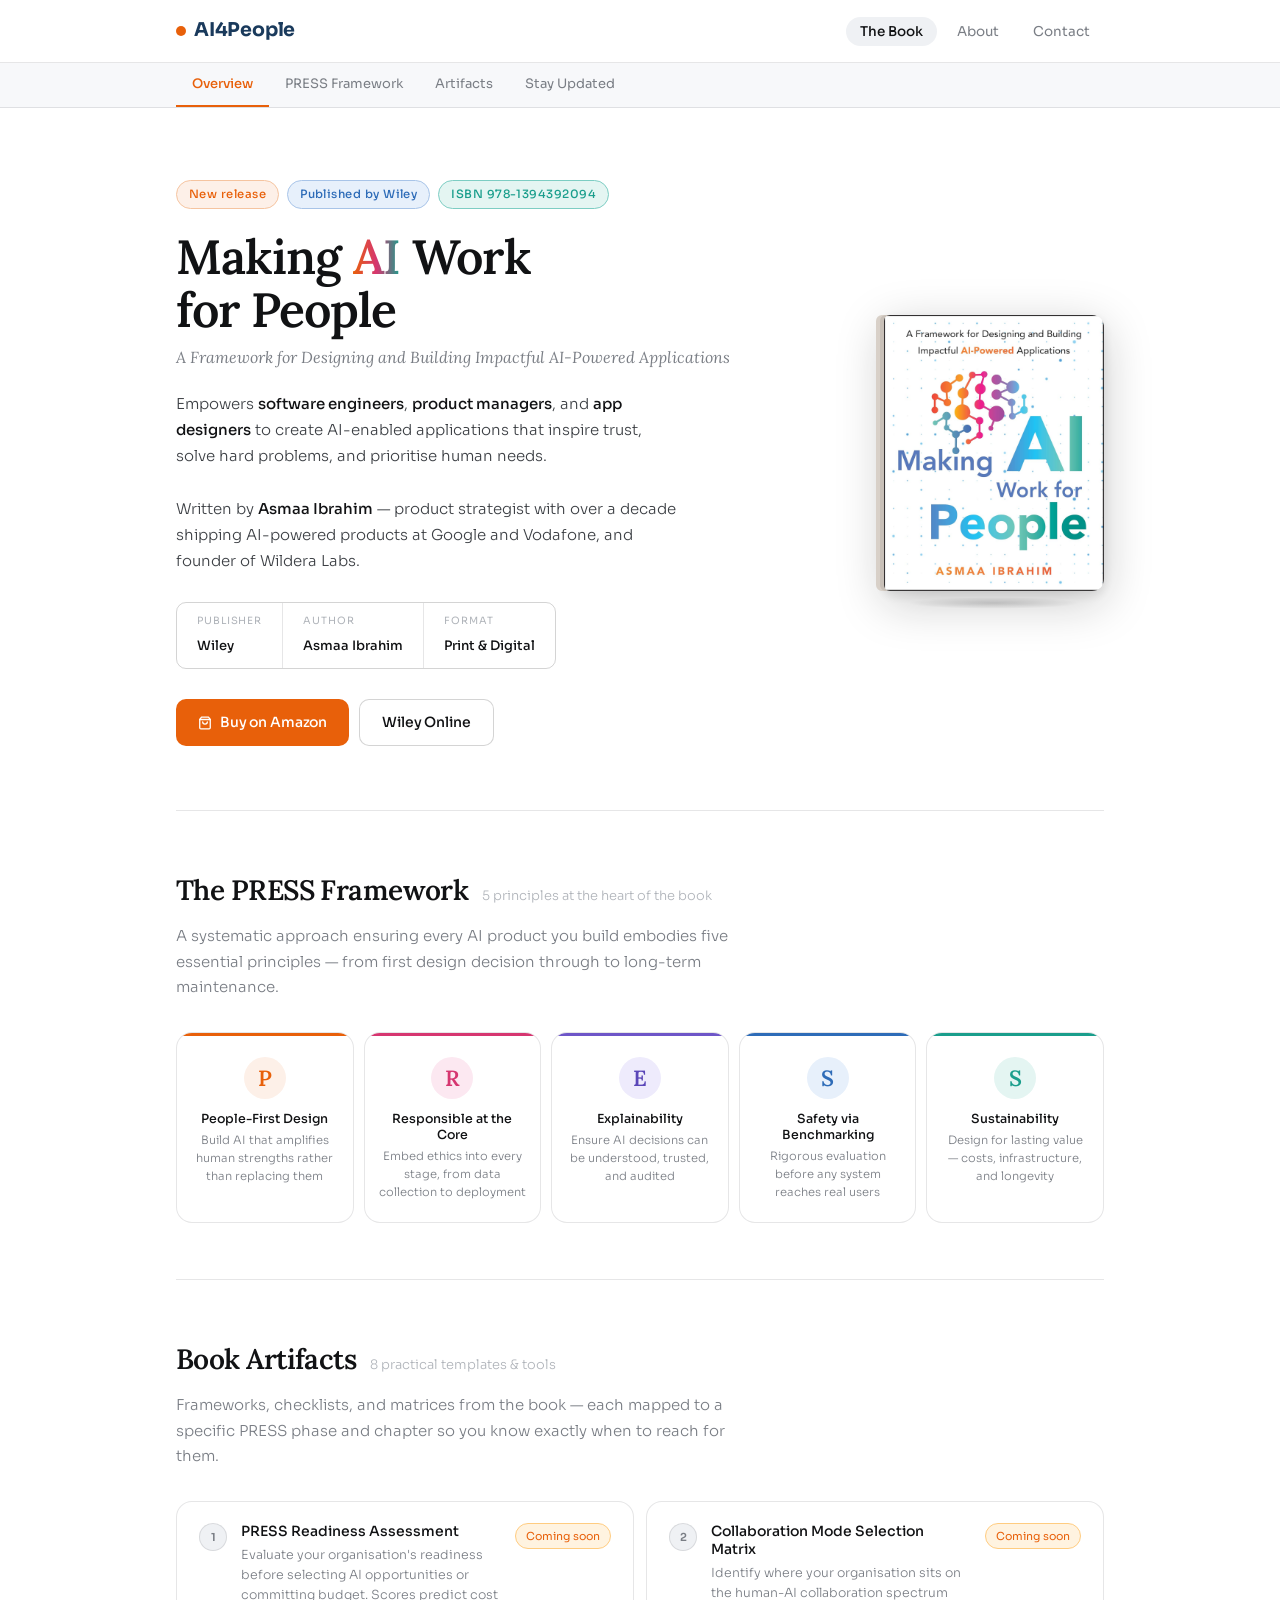
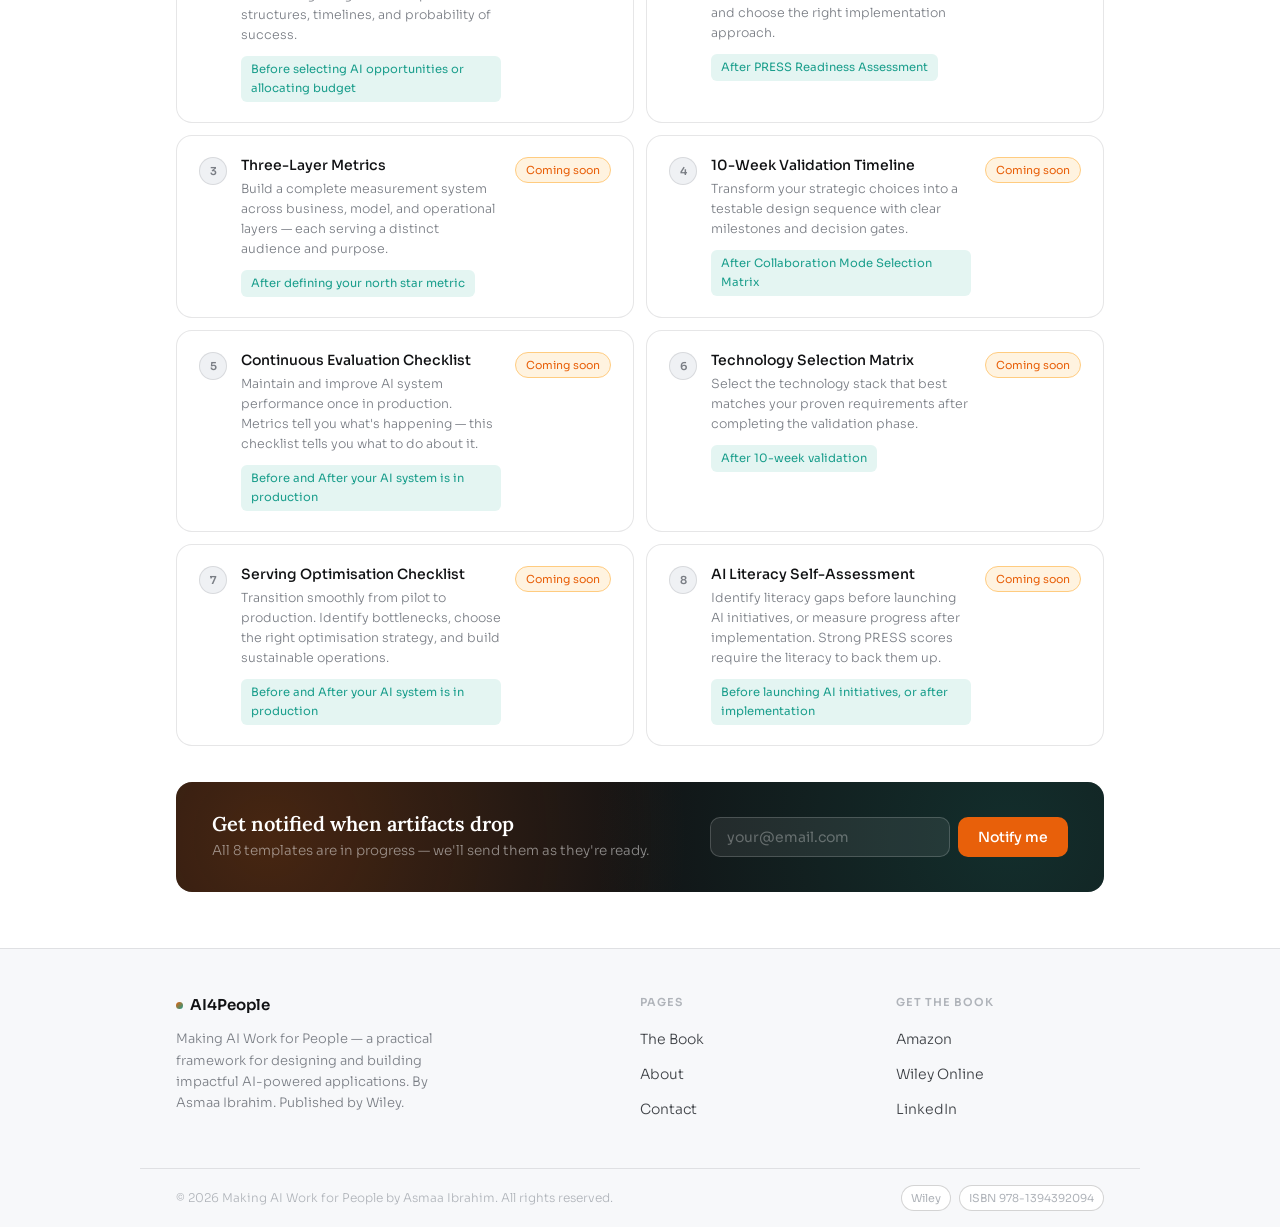
==== commit cccd7a1e: "Align book cover image with paragraph text on book page https://claude.ai/code/session_01W38r7WuHCBK" ====
--- a/artifacts.html
+++ b/artifacts.html
@@ -77,7 +77,7 @@
 .btn-secondary { background: var(--surface); color: var(--ink); border: 1px solid var(--border-md); }
 .btn-secondary:hover { background: var(--surface-2); transform: translateY(-1px); }
 /* BOOK COVER */
-.book-wrap { padding-top: 50px; }
+.book-wrap { padding-top: 135px; }
 .book-3d { width: 100%; border-radius: 6px 12px 12px 6px; overflow: hidden; box-shadow: -4px 0 0 0 #c8c0b8, -8px 0 0 0 #d8d0c8, 0 12px 48px rgba(17,18,20,0.22), 0 4px 12px rgba(17,18,20,0.10); position: relative; }
 .book-3d img { width: 100%; height: auto; display: block; }
 .book-shadow { width: 80%; height: 12px; background: radial-gradient(ellipse, rgba(17,18,20,0.18) 0%, transparent 70%); margin: 6px auto 0; }
